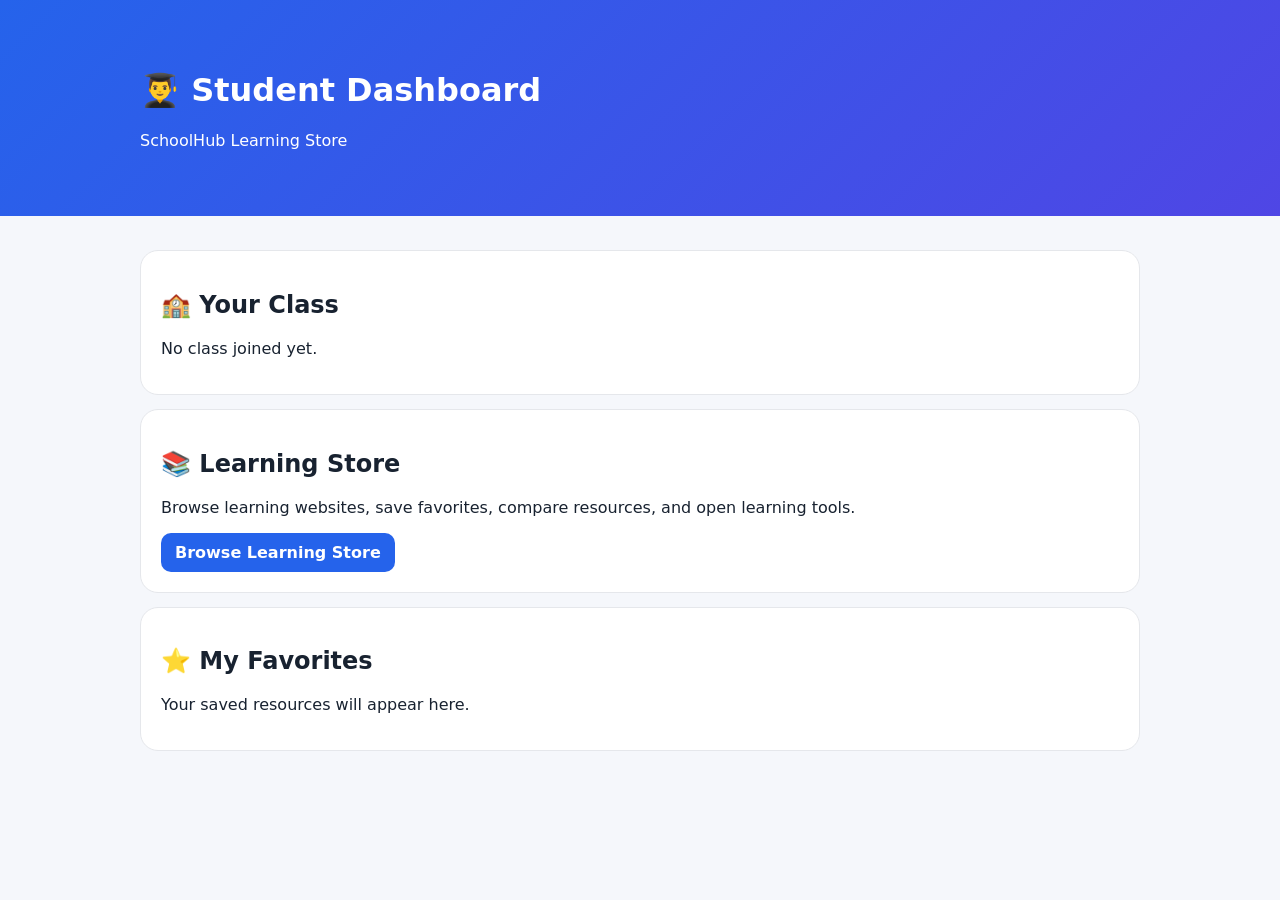
==== student/index.html @ 7447ca52 "Add student dashboard" ====
<!doctype html><html><head><meta charset="utf-8"><meta name="viewport" content="width=device-width,initial-scale=1"><title>SchoolHub Student</title><style>body{font-family:system-ui;margin:0;background:#f5f7fb;color:#182230}header{background:linear-gradient(135deg,#2563eb,#4f46e5);color:#fff;padding:30px 20px}.wrap{max-width:1000px;margin:auto;padding:20px}.card{background:#fff;border:1px solid #e5e7eb;border-radius:18px;padding:20px;margin:14px 0}.btn{display:inline-block;background:#2563eb;color:#fff;padding:10px 14px;border-radius:10px;text-decoration:none;font-weight:700}</style></head><body><header><div class="wrap"><h1>👨‍🎓 Student Dashboard</h1><p>SchoolHub Learning Store</p></div></header><main class="wrap"><div class="card"><h2>🏫 Your Class</h2><p id="class">Loading...</p></div><div class="card"><h2>📚 Learning Store</h2><p>Browse learning websites, save favorites, compare resources, and open learning tools.</p><a class="btn" href="../">Browse Learning Store</a></div><div class="card"><h2>⭐ My Favorites</h2><p>Your saved resources will appear here.</p></div></main><script>document.getElementById('class').textContent=localStorage.getItem('schoolhubStudentClass')?`Class code: ${localStorage.getItem('schoolhubStudentClass')}`:'No class joined yet.';</script></body></html>
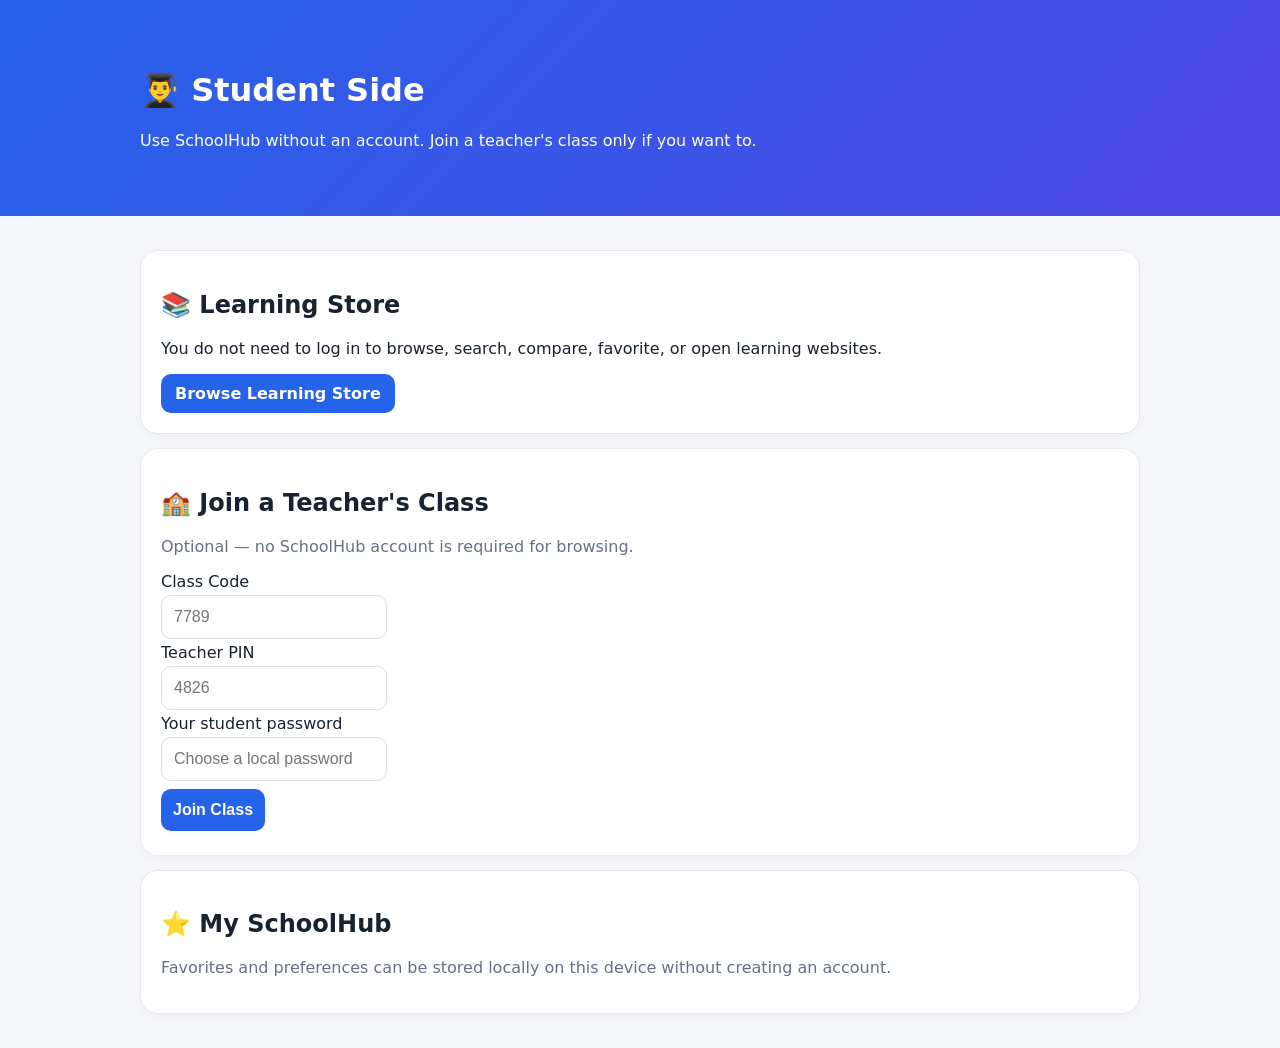
==== commit 5cc87ee1: "Make student side usable without login and add optional class join" ====
--- a/student/index.html
+++ b/student/index.html
@@ -1 +1 @@
-<!doctype html><html><head><meta charset="utf-8"><meta name="viewport" content="width=device-width,initial-scale=1"><title>SchoolHub Student</title><style>body{font-family:system-ui;margin:0;background:#f5f7fb;color:#182230}header{background:linear-gradient(135deg,#2563eb,#4f46e5);color:#fff;padding:30px 20px}.wrap{max-width:1000px;margin:auto;padding:20px}.card{background:#fff;border:1px solid #e5e7eb;border-radius:18px;padding:20px;margin:14px 0}.btn{display:inline-block;background:#2563eb;color:#fff;padding:10px 14px;border-radius:10px;text-decoration:none;font-weight:700}</style></head><body><header><div class="wrap"><h1>👨‍🎓 Student Dashboard</h1><p>SchoolHub Learning Store</p></div></header><main class="wrap"><div class="card"><h2>🏫 Your Class</h2><p id="class">Loading...</p></div><div class="card"><h2>📚 Learning Store</h2><p>Browse learning websites, save favorites, compare resources, and open learning tools.</p><a class="btn" href="../">Browse Learning Store</a></div><div class="card"><h2>⭐ My Favorites</h2><p>Your saved resources will appear here.</p></div></main><script>document.getElementById('class').textContent=localStorage.getItem('schoolhubStudentClass')?`Class code: ${localStorage.getItem('schoolhubStudentClass')}`:'No class joined yet.';</script></body></html>+<!doctype html><html lang="en"><head><meta charset="utf-8"><meta name="viewport" content="width=device-width,initial-scale=1"><title>SchoolHub Student</title><style>body{font-family:system-ui;margin:0;background:#f5f7fb;color:#182230}.wrap{max-width:1000px;margin:auto;padding:20px}.hero{background:linear-gradient(135deg,#2563eb,#4f46e5);color:#fff;padding:30px 20px}.card{background:#fff;border:1px solid #e5e7eb;border-radius:18px;padding:20px;margin:14px 0;box-shadow:0 3px 12px #10182808}input,button{padding:12px;border-radius:10px;border:1px solid #ddd;font-size:16px;margin:4px 0}button{background:#2563eb;color:#fff;border:0;font-weight:700;cursor:pointer}.btn{display:inline-block;background:#2563eb;color:#fff;padding:10px 14px;border-radius:10px;text-decoration:none;font-weight:700}.muted{color:#667085}.success{background:#dcfce7;color:#166534;padding:12px;border-radius:10px;margin-top:10px}</style></head><body><header class="hero"><div class="wrap"><h1>👨‍🎓 Student Side</h1><p>Use SchoolHub without an account. Join a teacher's class only if you want to.</p></div></header><main class="wrap"><div class="card"><h2>📚 Learning Store</h2><p>You do not need to log in to browse, search, compare, favorite, or open learning websites.</p><a class="btn" href="../">Browse Learning Store</a></div><div class="card"><h2>🏫 Join a Teacher's Class</h2><p class="muted">Optional — no SchoolHub account is required for browsing.</p><label>Class Code</label><br><input id="code" inputmode="numeric" maxlength="4" placeholder="7789"><br><label>Teacher PIN</label><br><input id="pin" inputmode="numeric" maxlength="4" placeholder="4826"><br><label>Your student password</label><br><input id="password" type="password" placeholder="Choose a local password"><br><button onclick="joinClass()">Join Class</button><div id="result"></div></div><div class="card"><h2>⭐ My SchoolHub</h2><p class="muted">Favorites and preferences can be stored locally on this device without creating an account.</p></div></main><script>function joinClass(){const code=document.getElementById('code').value.trim(),pin=document.getElementById('pin').value.trim(),password=document.getElementById('password').value;if(!/^\d{4}$/.test(code)||!/^\d{4}$/.test(pin)||!password){result.innerHTML='<div class="card">Please enter the 4-digit class code, 4-digit teacher PIN, and a password.</div>';return}localStorage.setItem('schoolhubStudentClass',code);localStorage.setItem('schoolhubStudentPasswordSet','true');result.innerHTML='<div class="success">✅ Class code saved on this device. In a real classroom deployment, the teacher/backend will verify the code and PIN.</div>'}</script></body></html>
